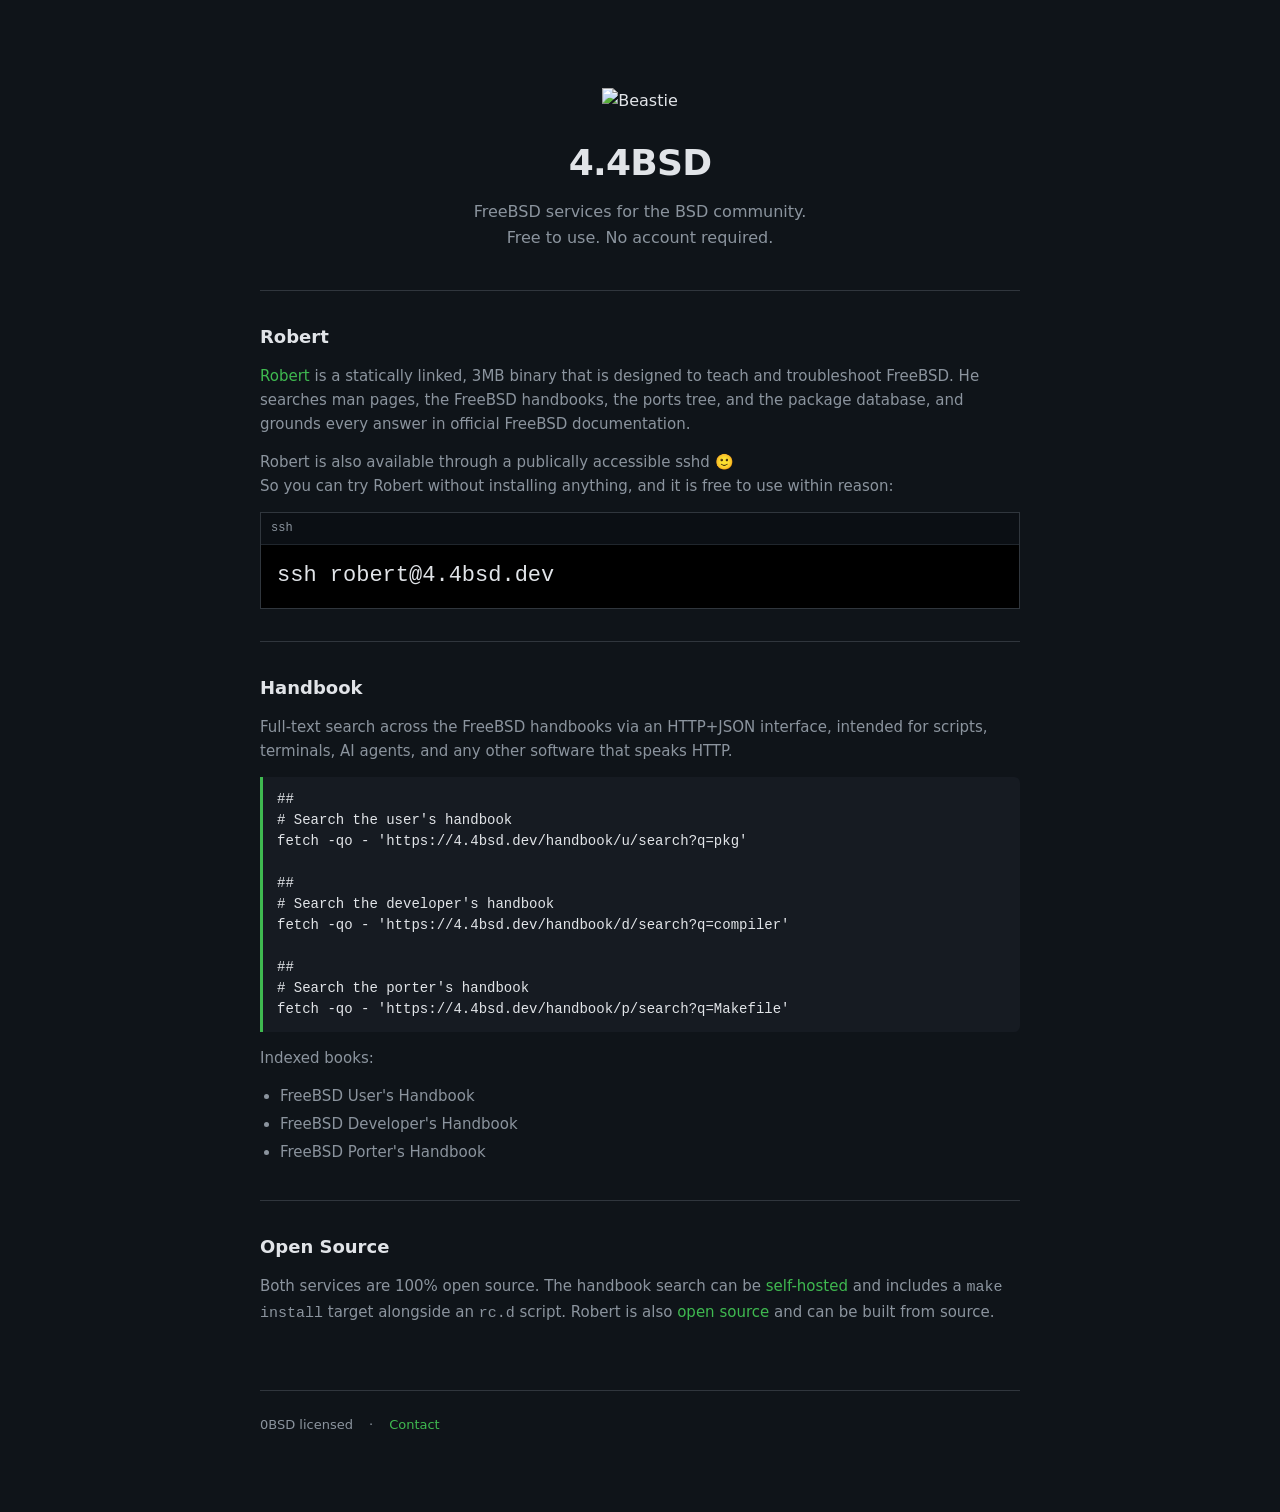
==== public/index.html @ 003c88b2 "Update index.html" ====
<!doctype html>
<html lang="en">
  <head>
    <meta charset="utf-8">
    <meta name="viewport" content="width=device-width, initial-scale=1">
    <title>4.4BSD - FreeBSD Services, Robert SSH, and Handbook Search</title>
    <link rel="canonical" href="https://4.4bsd.dev/">
    <link rel="icon" href="/favicon.ico" sizes="any">

    <!-- SEO -->
    <meta name="description" content="FreeBSD services for the BSD community: try Robert over public SSH with no install, or query full-text search across the FreeBSD user, developer, and porter handbooks.">
    <meta name="robots" content="index,follow">

    <!-- OpenGraph -->
    <meta property="og:type" content="website">
    <meta property="og:site_name" content="4.4BSD">
    <meta property="og:title" content="4.4BSD - FreeBSD Services">
    <meta property="og:description" content="Try Robert over public SSH with no install, or query full-text search across the FreeBSD user, developer, and porter handbooks.">
    <meta property="og:url" content="https://4.4bsd.dev/">
    <meta property="og:image" content="https://4.4bsd.dev/images/beastie.png">

    <!-- Twitter -->
    <meta name="twitter:card" content="summary">
    <meta name="twitter:title" content="4.4BSD - FreeBSD Services">
    <meta name="twitter:description" content="Try Robert over public SSH with no install, or query full-text search across the FreeBSD user, developer, and porter handbooks.">
    <meta name="twitter:image" content="https://4.4bsd.dev/images/beastie.png">

    <script type="application/ld+json">
      {
        "@context": "https://schema.org",
        "@type": "WebSite",
        "name": "4.4BSD",
        "url": "https://4.4bsd.dev/",
        "description": "FreeBSD services for the BSD community: Robert over public SSH and full-text search across the FreeBSD handbooks.",
        "inLanguage": "en",
        "publisher": {
          "@type": "Organization",
          "name": "4.4bsd.dev"
        },
        "hasPart": [
          {
            "@type": "SoftwareApplication",
            "name": "Robert",
            "url": "https://4.4bsd.dev/robert/",
            "applicationCategory": "DeveloperApplication",
            "operatingSystem": "FreeBSD",
            "description": "A FreeBSD expert available through a public SSH instance and as a statically linked binary.",
            "isAccessibleForFree": true
          },
          {
            "@type": "WebAPI",
            "name": "FreeBSD Handbook Search",
            "url": "https://4.4bsd.dev/handbook/u/search",
            "description": "HTTP JSON full-text search across the FreeBSD user, developer, and porter handbooks.",
            "isAccessibleForFree": true
          }
        ]
      }
    </script>

    <style>
      :root {
        --bg: #0f1419;
        --fg: #e1e4e8;
        --muted: #8b949e;
        --accent: #3fb950;
        --line: #30363d;
        --surface: #161b22;
      }

      * {
        box-sizing: border-box;
      }

      body {
        margin: 0;
        background: var(--bg);
        color: var(--fg);
        font-family: system-ui, -apple-system, BlinkMacSystemFont, "Segoe UI", sans-serif;
        line-height: 1.6;
      }

      main {
        width: min(760px, calc(100% - 32px));
        margin: 0 auto;
        padding: 56px 0 80px;
      }

      .hero {
        text-align: center;
        padding: 32px 0 40px;
      }

      .hero img {
        width: 120px;
        height: auto;
        margin-bottom: 20px;
      }

      .hero h1 {
        margin: 0 0 8px;
        font-size: 36px;
        font-weight: 600;
        letter-spacing: -0.02em;
      }

      .hero p {
        margin: 0;
        color: var(--muted);
        font-size: 16px;
        max-width: 520px;
        margin-left: auto;
        margin-right: auto;
      }

      .service {
        padding: 32px 0;
      }

      .service,
      .footer {
        border-top: 1px solid var(--line);
      }

      .service h2 {
        margin: 0 0 12px;
        font-size: 18px;
        font-weight: 600;
      }

      .service p {
        margin: 0 0 14px;
        color: var(--muted);
        font-size: 15px;
      }

      .service p:last-child {
        margin-bottom: 0;
      }

      .terminal {
        margin: 14px 0 0;
        overflow: hidden;
        background: #000;
        border: 1px solid var(--line);
      }

      .terminal-bar {
        display: flex;
        align-items: center;
        padding: 6px 10px;
        background: #0b0f14;
        color: var(--muted);
        font-family: ui-monospace, SFMono-Regular, Menlo, Consolas, monospace;
        font-size: 12px;
        border-bottom: 1px solid #20262d;
      }

      .terminal-bar::before {
        content: "ssh";
      }

      .terminal pre {
        margin: 0;
        padding: 14px 16px 16px;
        overflow-x: auto;
        font-family: ui-monospace, SFMono-Regular, Menlo, Consolas, monospace;
        font-size: clamp(16px, 3vw, 22px);
        line-height: 1.5;
        color: var(--accent);
        background: #000;
      }

      .terminal pre code {
        background: none;
        padding: 0;
        border: none;
      }

      code, pre {
        font-family: ui-monospace, SFMono-Regular, Menlo, Consolas, monospace;
      }

      pre {
        margin: 14px 0 0;
        overflow-x: auto;
        font-size: 14px;
        line-height: 1.5;
      }

      pre code {
        display: block;
        padding: 12px 0 12px 14px;
        border-left: 3px solid var(--line);
        background: var(--surface);
        border-radius: 0 6px 6px 0;
        color: var(--fg);
      }

      pre code.sh {
        border-left-color: var(--accent);
      }

      a {
        color: var(--accent);
        text-decoration: none;
      }

      a:hover {
        text-decoration: underline;
      }

      ul {
        margin: 0;
        padding-left: 20px;
        color: var(--muted);
        font-size: 15px;
      }

      ul li {
        margin-bottom: 4px;
      }

      .footer {
        margin-top: 32px;
        padding-top: 24px;
        color: var(--muted);
        font-size: 13px;
        display: flex;
        gap: 16px;
        flex-wrap: wrap;
      }

      @media (max-width: 600px) {
        main {
          padding: 32px 0 56px;
        }

        .hero img {
          width: 90px;
        }

        .hero h1 {
          font-size: 28px;
        }
      }
    </style>
  </head>
  <body>
    <main>
      <div class="hero">
        <img src="/images/beastie.png" alt="Beastie">
        <h1>4.4BSD</h1>
        <p>FreeBSD services for the BSD community. <br> Free to use. No account required.</p>
      </div>

      <div class="service">
        <h2>Robert</h2>
        <p>
          <a href="/robert/">Robert</a> is a statically linked,
          3MB binary that is designed to teach and troubleshoot
          FreeBSD. He searches man pages, the FreeBSD handbooks,
          the ports tree, and the package database, and grounds
          every answer in official FreeBSD documentation.
        </p>
        <p>
          Robert is also available through a publically accessible sshd 🙂 <br>
          So you can try Robert without installing anything, and it is
          free to use within reason:
        </p>
        <div class="terminal">
          <div class="terminal-bar"></div>
          <pre><code>ssh robert@4.4bsd.dev</code></pre>
        </div>
      </div>

      <div class="service">
        <h2>Handbook</h2>
        <p>
          Full-text search across the FreeBSD handbooks via an HTTP+JSON
          interface, intended for scripts, terminals, AI agents, and any
          other software that speaks HTTP.
        </p>
        <pre><code class="sh">##
# Search the user's handbook
fetch -qo - 'https://4.4bsd.dev/handbook/u/search?q=pkg'

##
# Search the developer's handbook
fetch -qo - 'https://4.4bsd.dev/handbook/d/search?q=compiler'

##
# Search the porter's handbook
fetch -qo - 'https://4.4bsd.dev/handbook/p/search?q=Makefile'</code></pre>
        <p style="margin-top:14px;">Indexed books:</p>
        <ul>
          <li>FreeBSD User's Handbook</li>
          <li>FreeBSD Developer's Handbook</li>
          <li>FreeBSD Porter's Handbook</li>
        </ul>
      </div>

      <div class="service">
        <h2>Open Source</h2>
        <p>
          Both services are 100% open source. The handbook search can be
          <a href="https://github.com/0x1eef/4.4bsd.dev#readme">self-hosted</a>
          and includes a <code>make install</code> target alongside an
          <code>rc.d</code> script. Robert is also
          <a href="https://github.com/llmrb/robert#readme">open source</a>
          and can be built from source.
        </p>
      </div>

      <div class="footer">
        <span>0BSD licensed</span>
        <span>&middot;</span>
        <a href="mailto:0x1eef@hardenedbsd.org">Contact</a>
      </div>
    </main>
  </body>
</html>
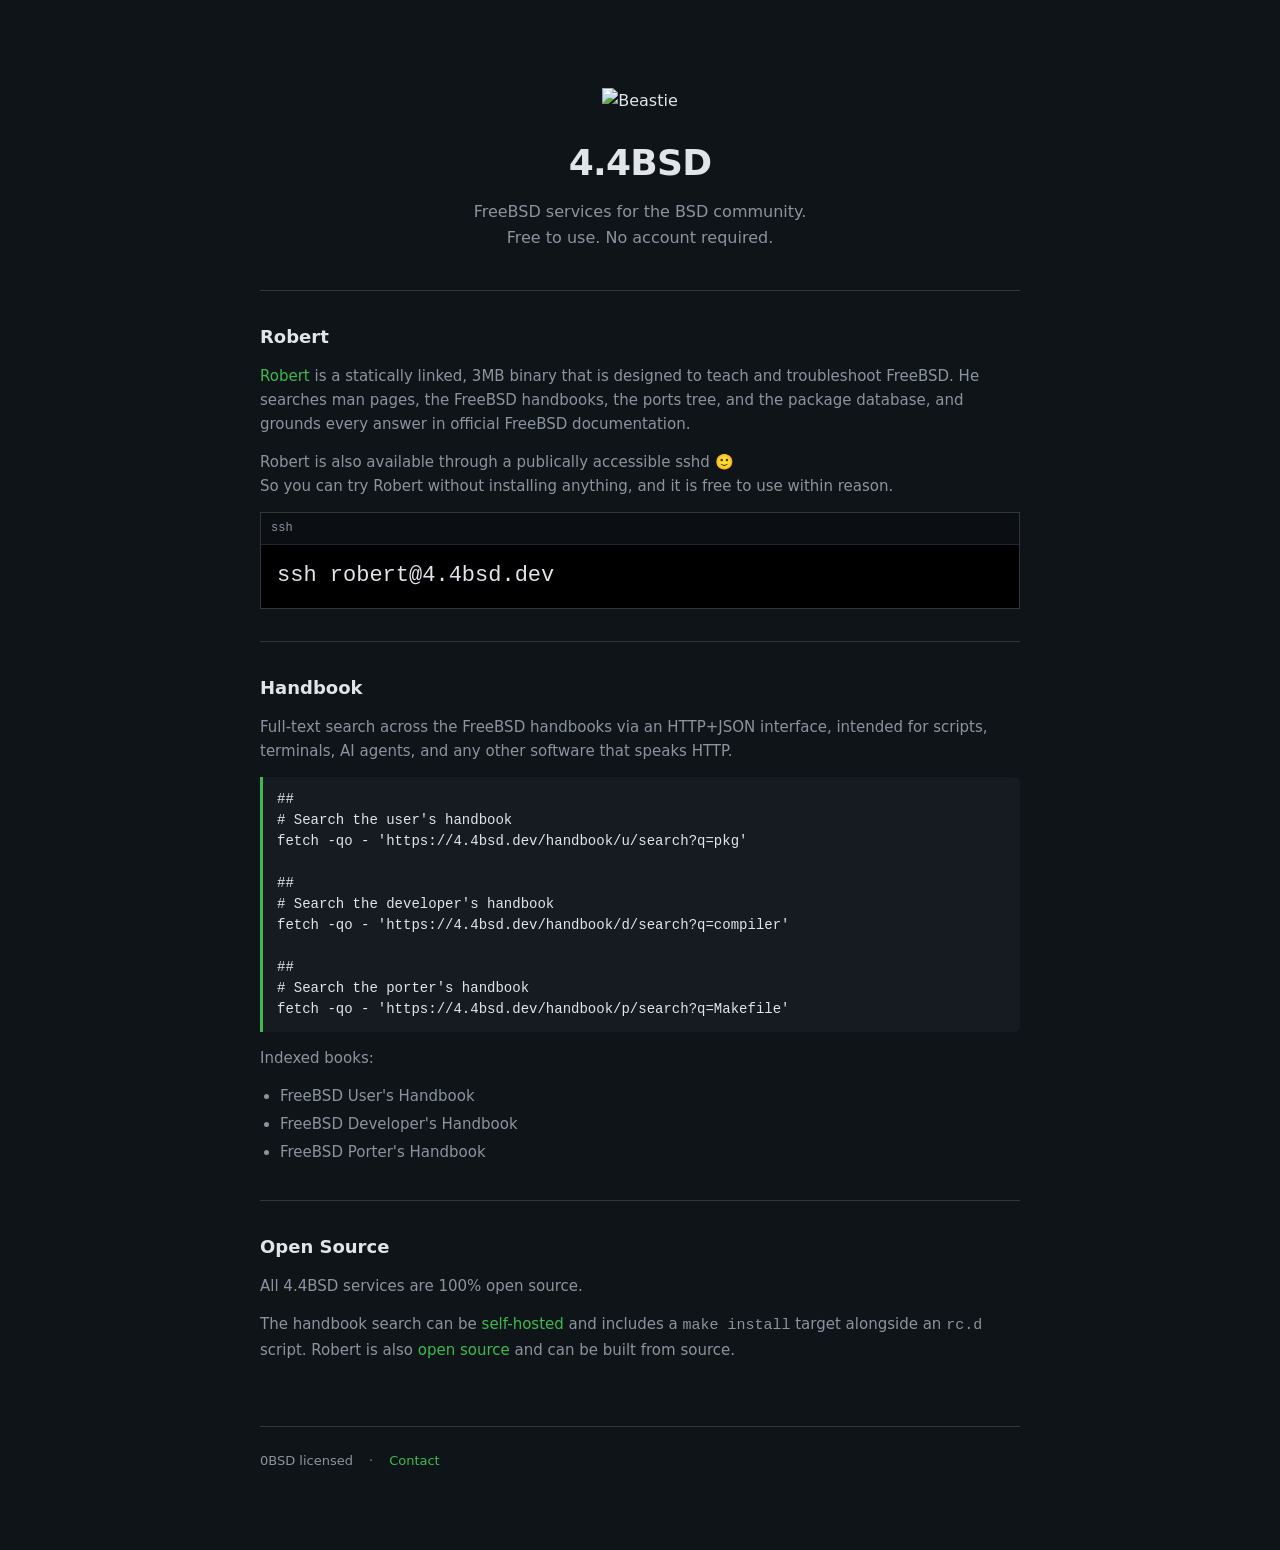
==== commit 468a6770: "Update index.html" ====
--- a/public/index.html
+++ b/public/index.html
@@ -266,7 +266,7 @@
         <p>
           Robert is also available through a publically accessible sshd 🙂 <br>
           So you can try Robert without installing anything, and it is
-          free to use within reason:
+          free to use within reason.
         </p>
         <div class="terminal">
           <div class="terminal-bar"></div>
@@ -303,7 +303,10 @@
       <div class="service">
         <h2>Open Source</h2>
         <p>
-          Both services are 100% open source. The handbook search can be
+          All 4.4BSD services are 100% open source.
+        </p>
+        <p>
+          The handbook search can be
           <a href="https://github.com/0x1eef/4.4bsd.dev#readme">self-hosted</a>
           and includes a <code>make install</code> target alongside an
           <code>rc.d</code> script. Robert is also
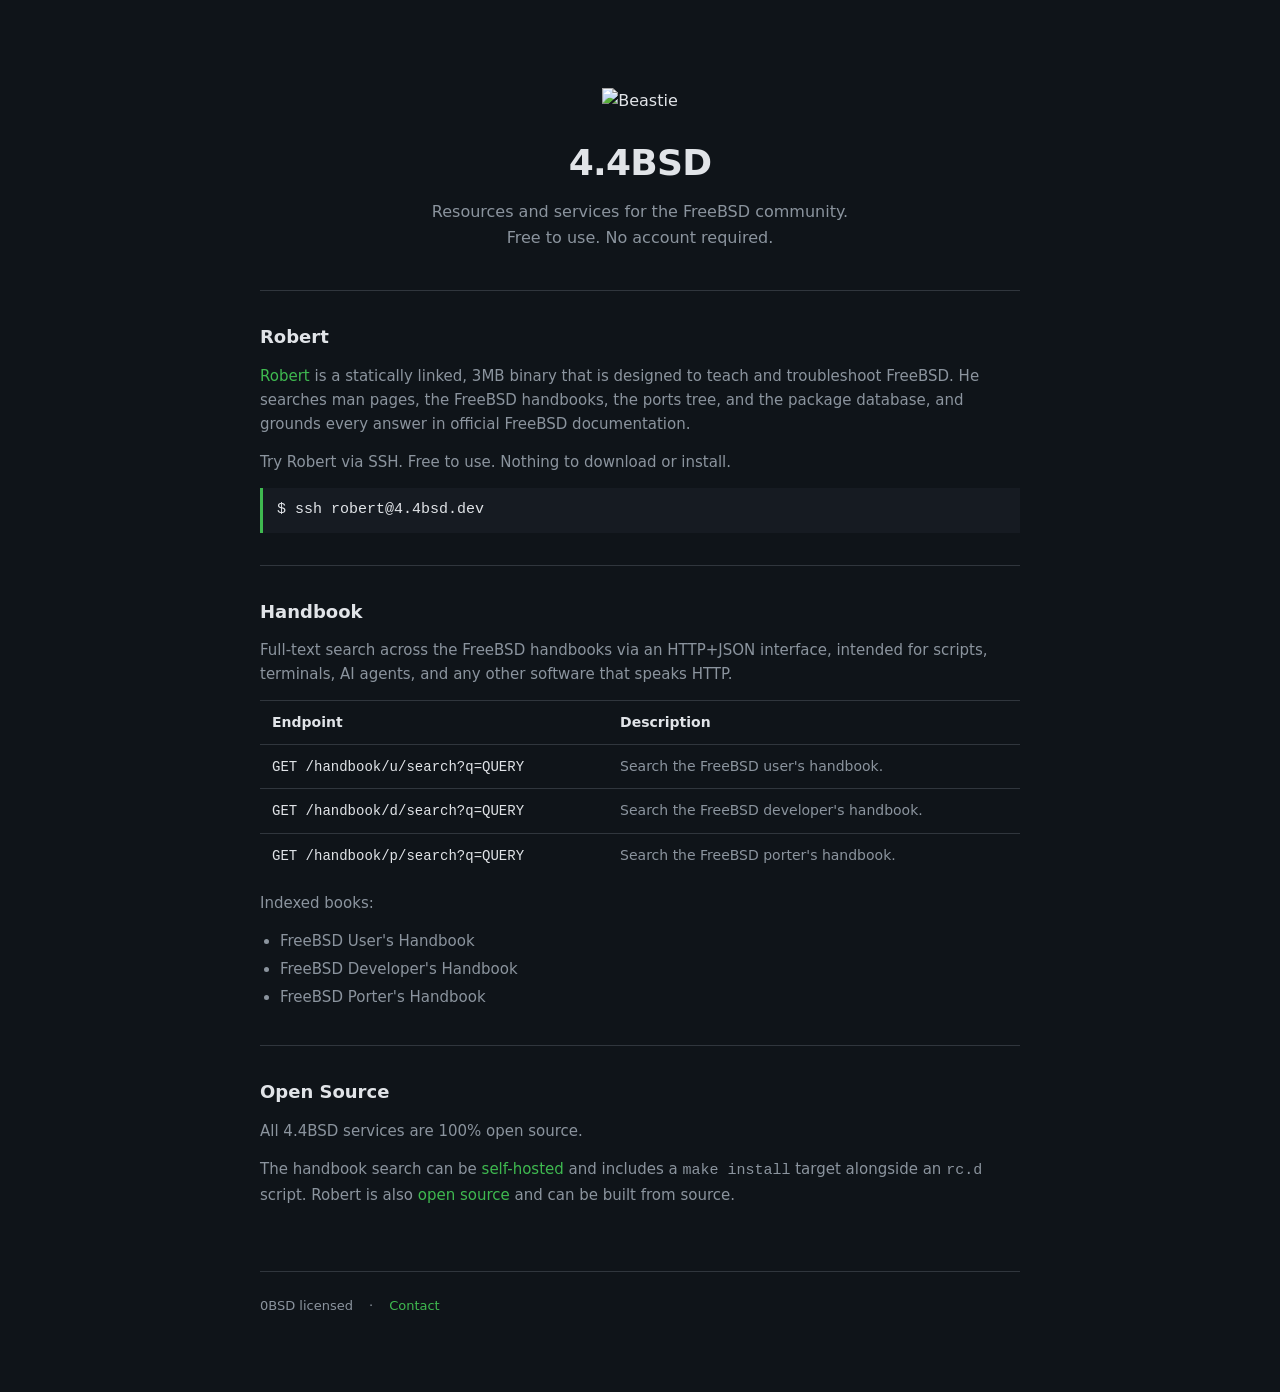
==== commit 26f60d78: "Update index.html" ====
--- a/public/index.html
+++ b/public/index.html
@@ -3,26 +3,26 @@
   <head>
     <meta charset="utf-8">
     <meta name="viewport" content="width=device-width, initial-scale=1">
-    <title>4.4BSD - FreeBSD Services, Robert SSH, and Handbook Search</title>
+    <title>Resources and services for the FreeBSD community</title>
     <link rel="canonical" href="https://4.4bsd.dev/">
     <link rel="icon" href="/favicon.ico" sizes="any">
 
     <!-- SEO -->
-    <meta name="description" content="FreeBSD services for the BSD community: try Robert over public SSH with no install, or query full-text search across the FreeBSD user, developer, and porter handbooks.">
+    <meta name="description" content="Resources and services for the FreeBSD community, including Robert over public SSH and full-text search across the FreeBSD user, developer, and porter handbooks.">
     <meta name="robots" content="index,follow">
 
     <!-- OpenGraph -->
     <meta property="og:type" content="website">
     <meta property="og:site_name" content="4.4BSD">
-    <meta property="og:title" content="4.4BSD - FreeBSD Services">
-    <meta property="og:description" content="Try Robert over public SSH with no install, or query full-text search across the FreeBSD user, developer, and porter handbooks.">
+    <meta property="og:title" content="Resources and services for the FreeBSD community">
+    <meta property="og:description" content="Robert over public SSH and full-text search across the FreeBSD user, developer, and porter handbooks.">
     <meta property="og:url" content="https://4.4bsd.dev/">
     <meta property="og:image" content="https://4.4bsd.dev/images/beastie.png">
 
     <!-- Twitter -->
     <meta name="twitter:card" content="summary">
-    <meta name="twitter:title" content="4.4BSD - FreeBSD Services">
-    <meta name="twitter:description" content="Try Robert over public SSH with no install, or query full-text search across the FreeBSD user, developer, and porter handbooks.">
+    <meta name="twitter:title" content="Resources and services for the FreeBSD community">
+    <meta name="twitter:description" content="Robert over public SSH and full-text search across the FreeBSD user, developer, and porter handbooks.">
     <meta name="twitter:image" content="https://4.4bsd.dev/images/beastie.png">
 
     <script type="application/ld+json">
@@ -31,7 +31,7 @@
         "@type": "WebSite",
         "name": "4.4BSD",
         "url": "https://4.4bsd.dev/",
-        "description": "FreeBSD services for the BSD community: Robert over public SSH and full-text search across the FreeBSD handbooks.",
+        "description": "Resources and services for the FreeBSD community, including Robert over public SSH and full-text search across the FreeBSD handbooks.",
         "inLanguage": "en",
         "publisher": {
           "@type": "Organization",
@@ -138,43 +138,23 @@
         margin-bottom: 0;
       }
 
-      .terminal {
-        margin: 14px 0 0;
-        overflow: hidden;
-        background: #000;
-        border: 1px solid var(--line);
-      }
-
-      .terminal-bar {
-        display: flex;
-        align-items: center;
-        padding: 6px 10px;
-        background: #0b0f14;
-        color: var(--muted);
+      .ssh-console {
+        margin: 12px 0 0;
+        padding: 11px 14px;
+        overflow-x: auto;
+        background: var(--surface);
+        border-left: 3px solid var(--accent);
+        color: var(--fg);
         font-family: ui-monospace, SFMono-Regular, Menlo, Consolas, monospace;
-        font-size: 12px;
-        border-bottom: 1px solid #20262d;
-      }
-
-      .terminal-bar::before {
-        content: "ssh";
-      }
-
-      .terminal pre {
-        margin: 0;
-        padding: 14px 16px 16px;
-        overflow-x: auto;
-        font-family: ui-monospace, SFMono-Regular, Menlo, Consolas, monospace;
-        font-size: clamp(16px, 3vw, 22px);
+        font-size: 15px;
         line-height: 1.5;
-        color: var(--accent);
-        background: #000;
-      }
-
-      .terminal pre code {
+      }
+
+      .ssh-console code {
+        border: none;
         background: none;
+        color: inherit;
         padding: 0;
-        border: none;
       }
 
       code, pre {
@@ -219,6 +199,34 @@
 
       ul li {
         margin-bottom: 4px;
+      }
+
+      table {
+        width: 100%;
+        margin: 14px 0 0;
+        border-collapse: collapse;
+        font-size: 14px;
+      }
+
+      th,
+      td {
+        padding: 10px 12px;
+        border-top: 1px solid var(--line);
+        text-align: left;
+        vertical-align: top;
+      }
+
+      th {
+        color: var(--fg);
+        font-weight: 600;
+      }
+
+      td {
+        color: var(--muted);
+      }
+
+      td code {
+        color: var(--fg);
       }
 
       .footer {
@@ -251,7 +259,7 @@
       <div class="hero">
         <img src="/images/beastie.png" alt="Beastie">
         <h1>4.4BSD</h1>
-        <p>FreeBSD services for the BSD community. <br> Free to use. No account required.</p>
+        <p>Resources and services for the FreeBSD community. <br> Free to use. No account required.</p>
       </div>
 
       <div class="service">
@@ -264,14 +272,9 @@
           every answer in official FreeBSD documentation.
         </p>
         <p>
-          Robert is also available through a publically accessible sshd 🙂 <br>
-          So you can try Robert without installing anything, and it is
-          free to use within reason.
-        </p>
-        <div class="terminal">
-          <div class="terminal-bar"></div>
-          <pre><code>ssh robert@4.4bsd.dev</code></pre>
-        </div>
+          Try Robert via SSH. Free to use. Nothing to download or install.
+        </p>
+        <pre class="ssh-console"><code>$ ssh robert@4.4bsd.dev</code></pre>
       </div>
 
       <div class="service">
@@ -281,17 +284,28 @@
           interface, intended for scripts, terminals, AI agents, and any
           other software that speaks HTTP.
         </p>
-        <pre><code class="sh">##
-# Search the user's handbook
-fetch -qo - 'https://4.4bsd.dev/handbook/u/search?q=pkg'
-
-##
-# Search the developer's handbook
-fetch -qo - 'https://4.4bsd.dev/handbook/d/search?q=compiler'
-
-##
-# Search the porter's handbook
-fetch -qo - 'https://4.4bsd.dev/handbook/p/search?q=Makefile'</code></pre>
+        <table>
+          <thead>
+            <tr>
+              <th>Endpoint</th>
+              <th>Description</th>
+            </tr>
+          </thead>
+          <tbody>
+            <tr>
+              <td><code>GET /handbook/u/search?q=QUERY</code></td>
+              <td>Search the FreeBSD user's handbook.</td>
+            </tr>
+            <tr>
+              <td><code>GET /handbook/d/search?q=QUERY</code></td>
+              <td>Search the FreeBSD developer's handbook.</td>
+            </tr>
+            <tr>
+              <td><code>GET /handbook/p/search?q=QUERY</code></td>
+              <td>Search the FreeBSD porter's handbook.</td>
+            </tr>
+          </tbody>
+        </table>
         <p style="margin-top:14px;">Indexed books:</p>
         <ul>
           <li>FreeBSD User's Handbook</li>
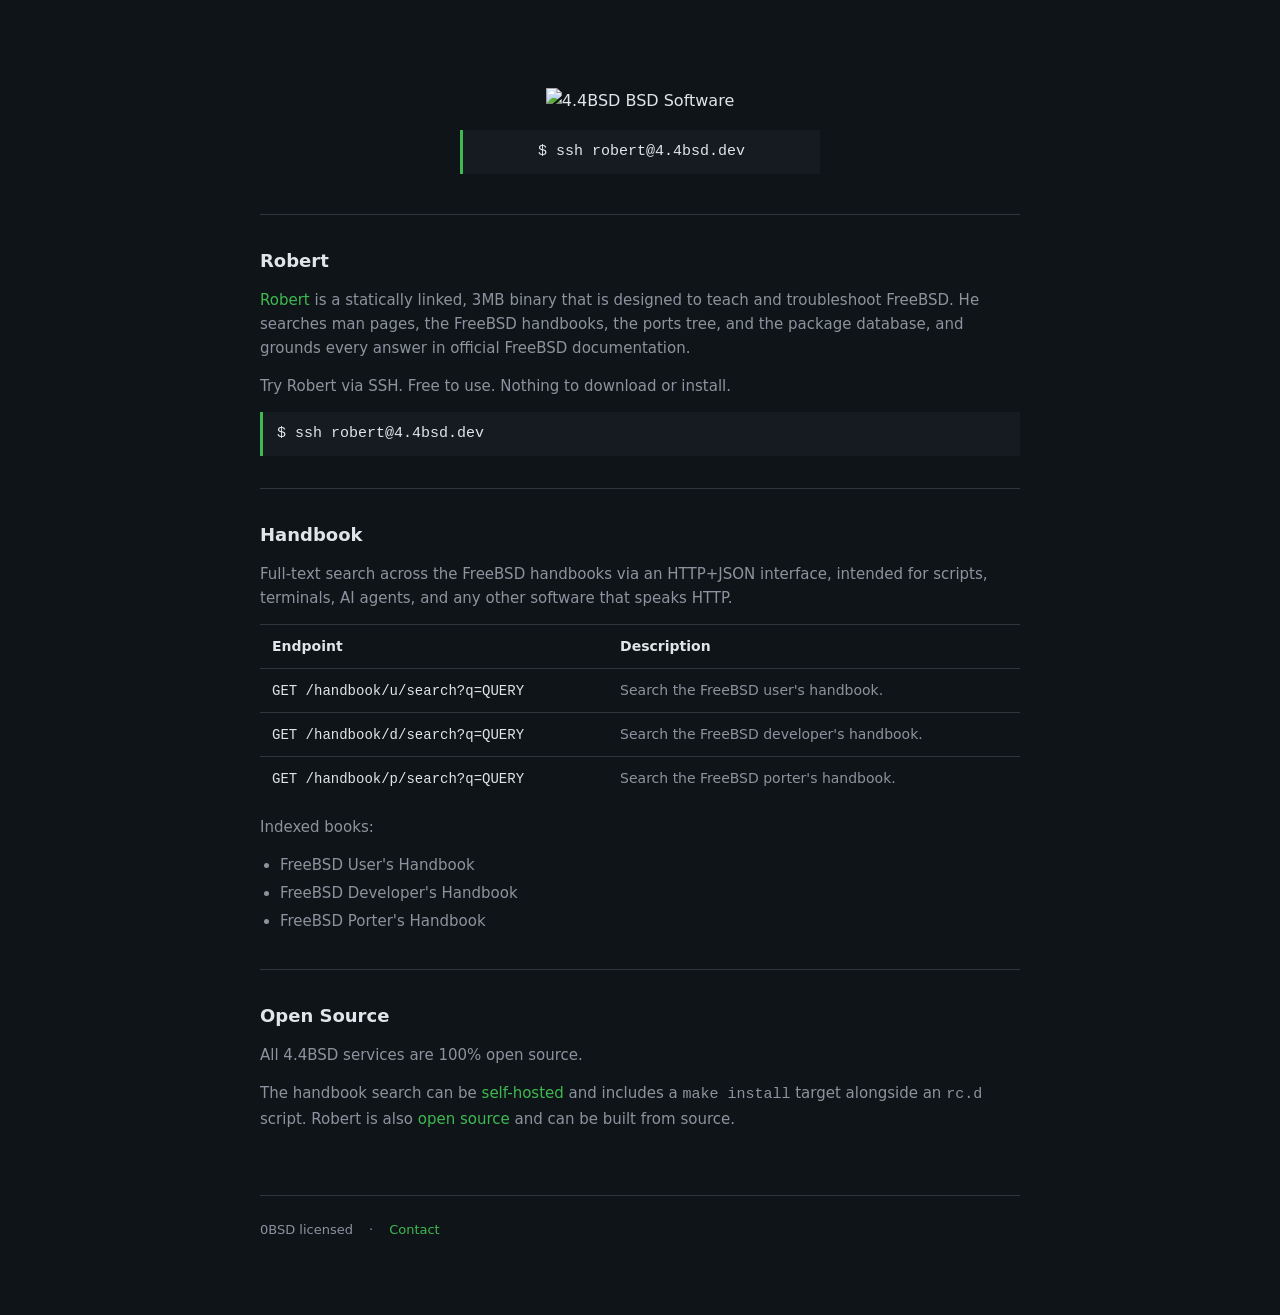
==== commit 3ba77d0c: "public: update logos" ====
--- a/public/index.html
+++ b/public/index.html
@@ -17,13 +17,13 @@
     <meta property="og:title" content="Resources and services for the FreeBSD community">
     <meta property="og:description" content="Robert over public SSH and full-text search across the FreeBSD user, developer, and porter handbooks.">
     <meta property="og:url" content="https://4.4bsd.dev/">
-    <meta property="og:image" content="https://4.4bsd.dev/images/beastie.png">
+    <meta property="og:image" content="https://4.4bsd.dev/images/4.4bsd.svg">
 
     <!-- Twitter -->
     <meta name="twitter:card" content="summary">
     <meta name="twitter:title" content="Resources and services for the FreeBSD community">
     <meta name="twitter:description" content="Robert over public SSH and full-text search across the FreeBSD user, developer, and porter handbooks.">
-    <meta name="twitter:image" content="https://4.4bsd.dev/images/beastie.png">
+    <meta name="twitter:image" content="https://4.4bsd.dev/images/4.4bsd.svg">
 
     <script type="application/ld+json">
       {
@@ -91,10 +91,22 @@
         padding: 32px 0 40px;
       }
 
-      .hero img {
-        width: 120px;
+      .hero-logo {
+        width: min(520px, 100%);
         height: auto;
-        margin-bottom: 20px;
+        margin-bottom: 8px;
+      }
+
+      .sr-only {
+        position: absolute;
+        width: 1px;
+        height: 1px;
+        padding: 0;
+        margin: -1px;
+        overflow: hidden;
+        clip: rect(0, 0, 0, 0);
+        white-space: nowrap;
+        border: 0;
       }
 
       .hero h1 {
@@ -111,6 +123,12 @@
         max-width: 520px;
         margin-left: auto;
         margin-right: auto;
+      }
+
+      .hero .ssh-console {
+        max-width: 360px;
+        margin: 8px auto 0;
+        text-align: center;
       }
 
       .service {
@@ -244,10 +262,6 @@
           padding: 32px 0 56px;
         }
 
-        .hero img {
-          width: 90px;
-        }
-
         .hero h1 {
           font-size: 28px;
         }
@@ -257,9 +271,9 @@
   <body>
     <main>
       <div class="hero">
-        <img src="/images/beastie.png" alt="Beastie">
-        <h1>4.4BSD</h1>
-        <p>Resources and services for the FreeBSD community. <br> Free to use. No account required.</p>
+        <img class="hero-logo" src="/images/4.4bsd.svg" alt="4.4BSD BSD Software">
+        <h1 class="sr-only">4.4BSD</h1>
+        <pre class="ssh-console"><code>$ ssh robert@4.4bsd.dev</code></pre>
       </div>
 
       <div class="service">
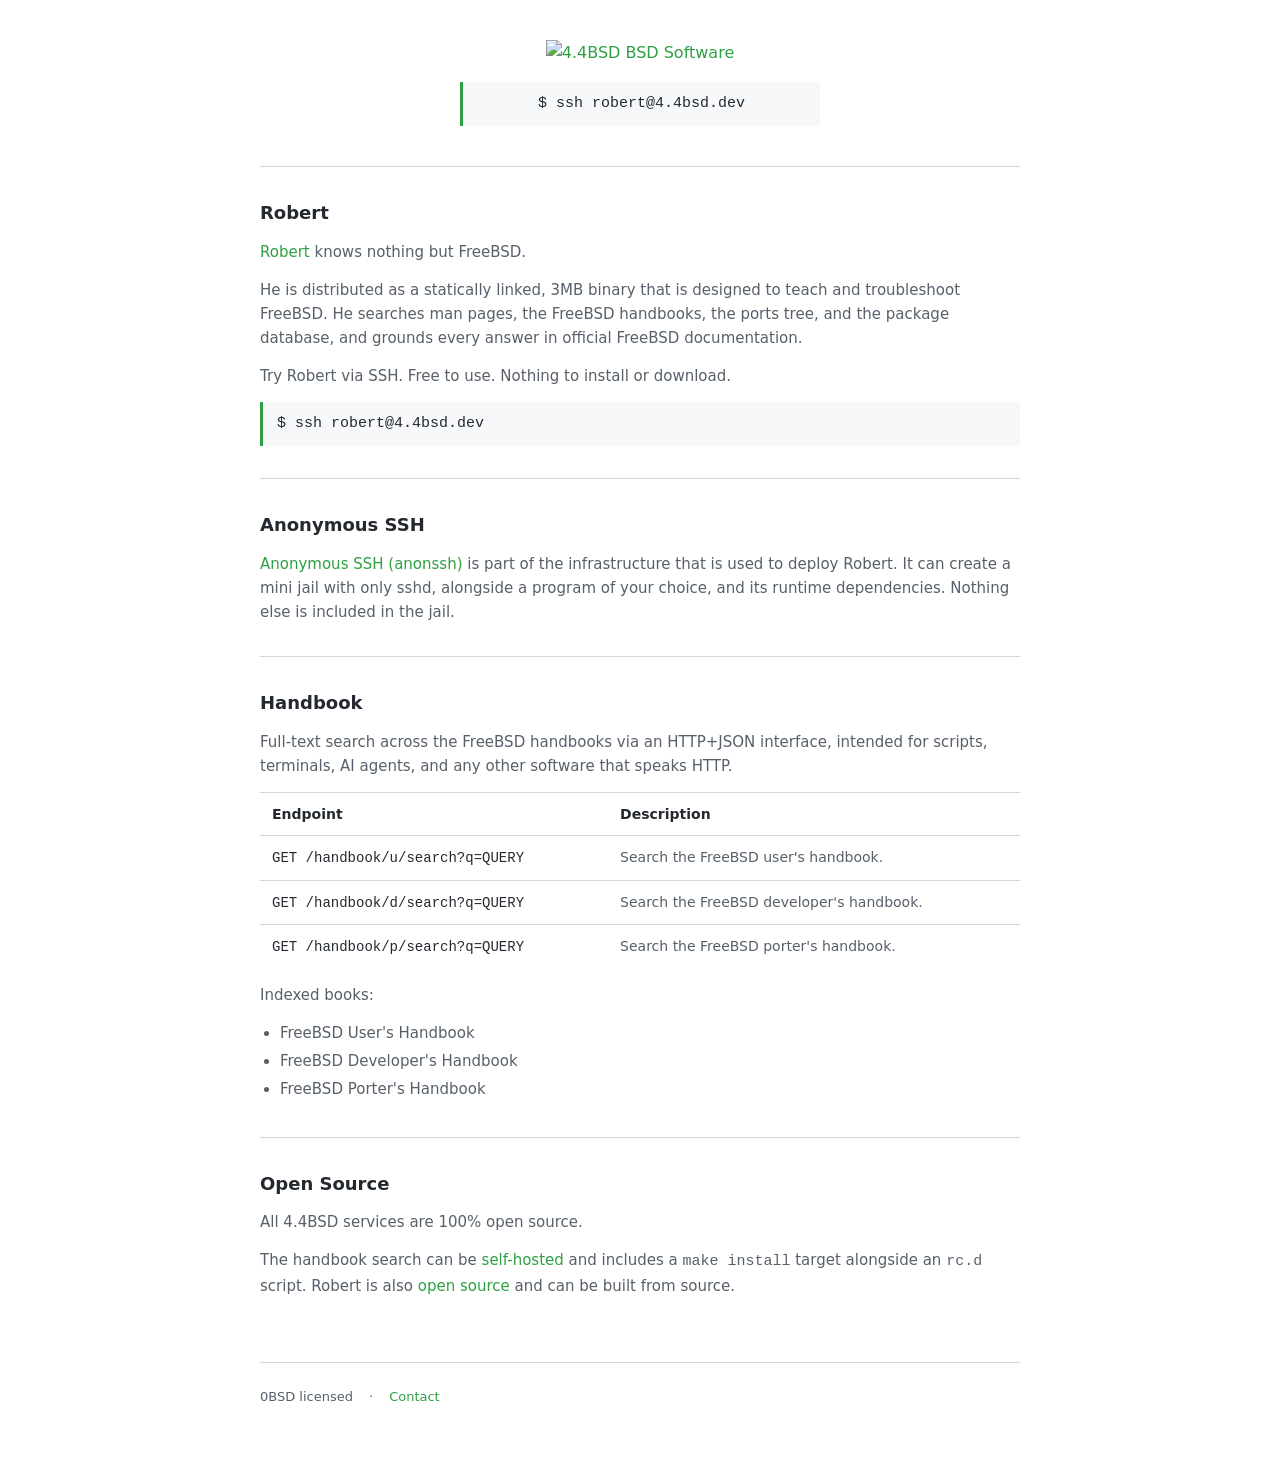
==== commit ce3f00a7: "public: update index.html" ====
--- a/public/index.html
+++ b/public/index.html
@@ -3,26 +3,26 @@
   <head>
     <meta charset="utf-8">
     <meta name="viewport" content="width=device-width, initial-scale=1">
-    <title>Resources and services for the FreeBSD community</title>
+    <title>4.4BSD: building cool stuff with BSD</title>
     <link rel="canonical" href="https://4.4bsd.dev/">
     <link rel="icon" href="/favicon.ico" sizes="any">
 
     <!-- SEO -->
-    <meta name="description" content="Resources and services for the FreeBSD community, including Robert over public SSH and full-text search across the FreeBSD user, developer, and porter handbooks.">
+    <meta name="description" content="4.4BSD: building cool stuff with BSD">
     <meta name="robots" content="index,follow">
 
     <!-- OpenGraph -->
     <meta property="og:type" content="website">
     <meta property="og:site_name" content="4.4BSD">
-    <meta property="og:title" content="Resources and services for the FreeBSD community">
-    <meta property="og:description" content="Robert over public SSH and full-text search across the FreeBSD user, developer, and porter handbooks.">
+    <meta property="og:title" content="4.4BSD: building cool stuff with BSD">
+    <meta property="og:description" content="4.4BSD: building cool stuff with BSD">
     <meta property="og:url" content="https://4.4bsd.dev/">
     <meta property="og:image" content="https://4.4bsd.dev/images/4.4bsd.svg">
 
     <!-- Twitter -->
     <meta name="twitter:card" content="summary">
-    <meta name="twitter:title" content="Resources and services for the FreeBSD community">
-    <meta name="twitter:description" content="Robert over public SSH and full-text search across the FreeBSD user, developer, and porter handbooks.">
+    <meta name="twitter:title" content="4.4BSD: building cool stuff with BSD">
+    <meta name="twitter:description" content="4.4BSD: building cool stuff with BSD">
     <meta name="twitter:image" content="https://4.4bsd.dev/images/4.4bsd.svg">
 
     <script type="application/ld+json">
@@ -31,7 +31,7 @@
         "@type": "WebSite",
         "name": "4.4BSD",
         "url": "https://4.4bsd.dev/",
-        "description": "Resources and services for the FreeBSD community, including Robert over public SSH and full-text search across the FreeBSD handbooks.",
+        "description": "4.4BSD: building cool stuff with BSD",
         "inLanguage": "en",
         "publisher": {
           "@type": "Organization",
@@ -60,6 +60,7 @@
 
     <style>
       :root {
+        color-scheme: dark;
         --bg: #0f1419;
         --fg: #e1e4e8;
         --muted: #8b949e;
@@ -68,6 +69,18 @@
         --surface: #161b22;
       }
 
+      @media (prefers-color-scheme: light) {
+        :root {
+          color-scheme: light;
+          --bg: #ffffff;
+          --fg: #24292f;
+          --muted: #57606a;
+          --accent: #2ea043;
+          --line: #d0d7de;
+          --surface: #f6f8fa;
+        }
+      }
+
       * {
         box-sizing: border-box;
       }
@@ -80,19 +93,27 @@
         line-height: 1.6;
       }
 
+      input,
+      textarea,
+      select,
+      button {
+        color: inherit;
+        font: inherit;
+      }
+
       main {
         width: min(760px, calc(100% - 32px));
         margin: 0 auto;
-        padding: 56px 0 80px;
+        padding: 0 0 80px;
       }
 
       .hero {
         text-align: center;
-        padding: 32px 0 40px;
+        padding: 40px 0 40px;
       }
 
       .hero-logo {
-        width: min(520px, 100%);
+        width: min(420px, 92%);
         height: auto;
         margin-bottom: 8px;
       }
@@ -259,7 +280,15 @@
 
       @media (max-width: 600px) {
         main {
-          padding: 32px 0 56px;
+          padding: 0 0 56px;
+        }
+
+        .hero {
+          padding-top: 24px;
+        }
+
+        .hero-logo {
+          width: min(300px, 92%);
         }
 
         .hero h1 {
@@ -271,7 +300,9 @@
   <body>
     <main>
       <div class="hero">
-        <img class="hero-logo" src="/images/4.4bsd.svg" alt="4.4BSD BSD Software">
+        <a href="/" aria-label="4.4BSD home">
+          <img class="hero-logo" src="/images/4.4bsd.svg" alt="4.4BSD BSD Software">
+        </a>
         <h1 class="sr-only">4.4BSD</h1>
         <pre class="ssh-console"><code>$ ssh robert@4.4bsd.dev</code></pre>
       </div>
@@ -279,18 +310,31 @@
       <div class="service">
         <h2>Robert</h2>
         <p>
-          <a href="/robert/">Robert</a> is a statically linked,
-          3MB binary that is designed to teach and troubleshoot
-          FreeBSD. He searches man pages, the FreeBSD handbooks,
-          the ports tree, and the package database, and grounds
-          every answer in official FreeBSD documentation.
-        </p>
-        <p>
-          Try Robert via SSH. Free to use. Nothing to download or install.
+          <a href="/robert/">Robert</a> knows nothing but FreeBSD.
+        </p>
+        <p>
+          He is distributed as a statically linked, 3MB binary that
+          is designed to teach and troubleshoot FreeBSD. He searches
+          man pages, the FreeBSD handbooks, the ports tree, and the
+          package database, and grounds every answer in official FreeBSD
+          documentation.
+        </p>
+        <p>
+          Try Robert via SSH. Free to use. Nothing to install or download.
         </p>
         <pre class="ssh-console"><code>$ ssh robert@4.4bsd.dev</code></pre>
       </div>
 
+      <div class="service">
+        <h2>Anonymous SSH</h2>
+        <p>
+          <a href="/anonssh/">Anonymous SSH (anonssh)</a> is part of the
+          infrastructure that is used to deploy Robert. It can create a
+          mini jail with only sshd, alongside a program of your choice,
+          and its runtime dependencies. Nothing else is included in
+          the jail.
+        </p>
+      </div>
       <div class="service">
         <h2>Handbook</h2>
         <p>
@@ -338,7 +382,7 @@
           <a href="https://github.com/0x1eef/4.4bsd.dev#readme">self-hosted</a>
           and includes a <code>make install</code> target alongside an
           <code>rc.d</code> script. Robert is also
-          <a href="https://github.com/llmrb/robert#readme">open source</a>
+          <a href="https://github.com/4-4BSD/robert#readme">open source</a>
           and can be built from source.
         </p>
       </div>
@@ -346,7 +390,7 @@
       <div class="footer">
         <span>0BSD licensed</span>
         <span>&middot;</span>
-        <a href="mailto:0x1eef@hardenedbsd.org">Contact</a>
+        <a href="mailto:robert@4.4bsd.dev">Contact</a>
       </div>
     </main>
   </body>
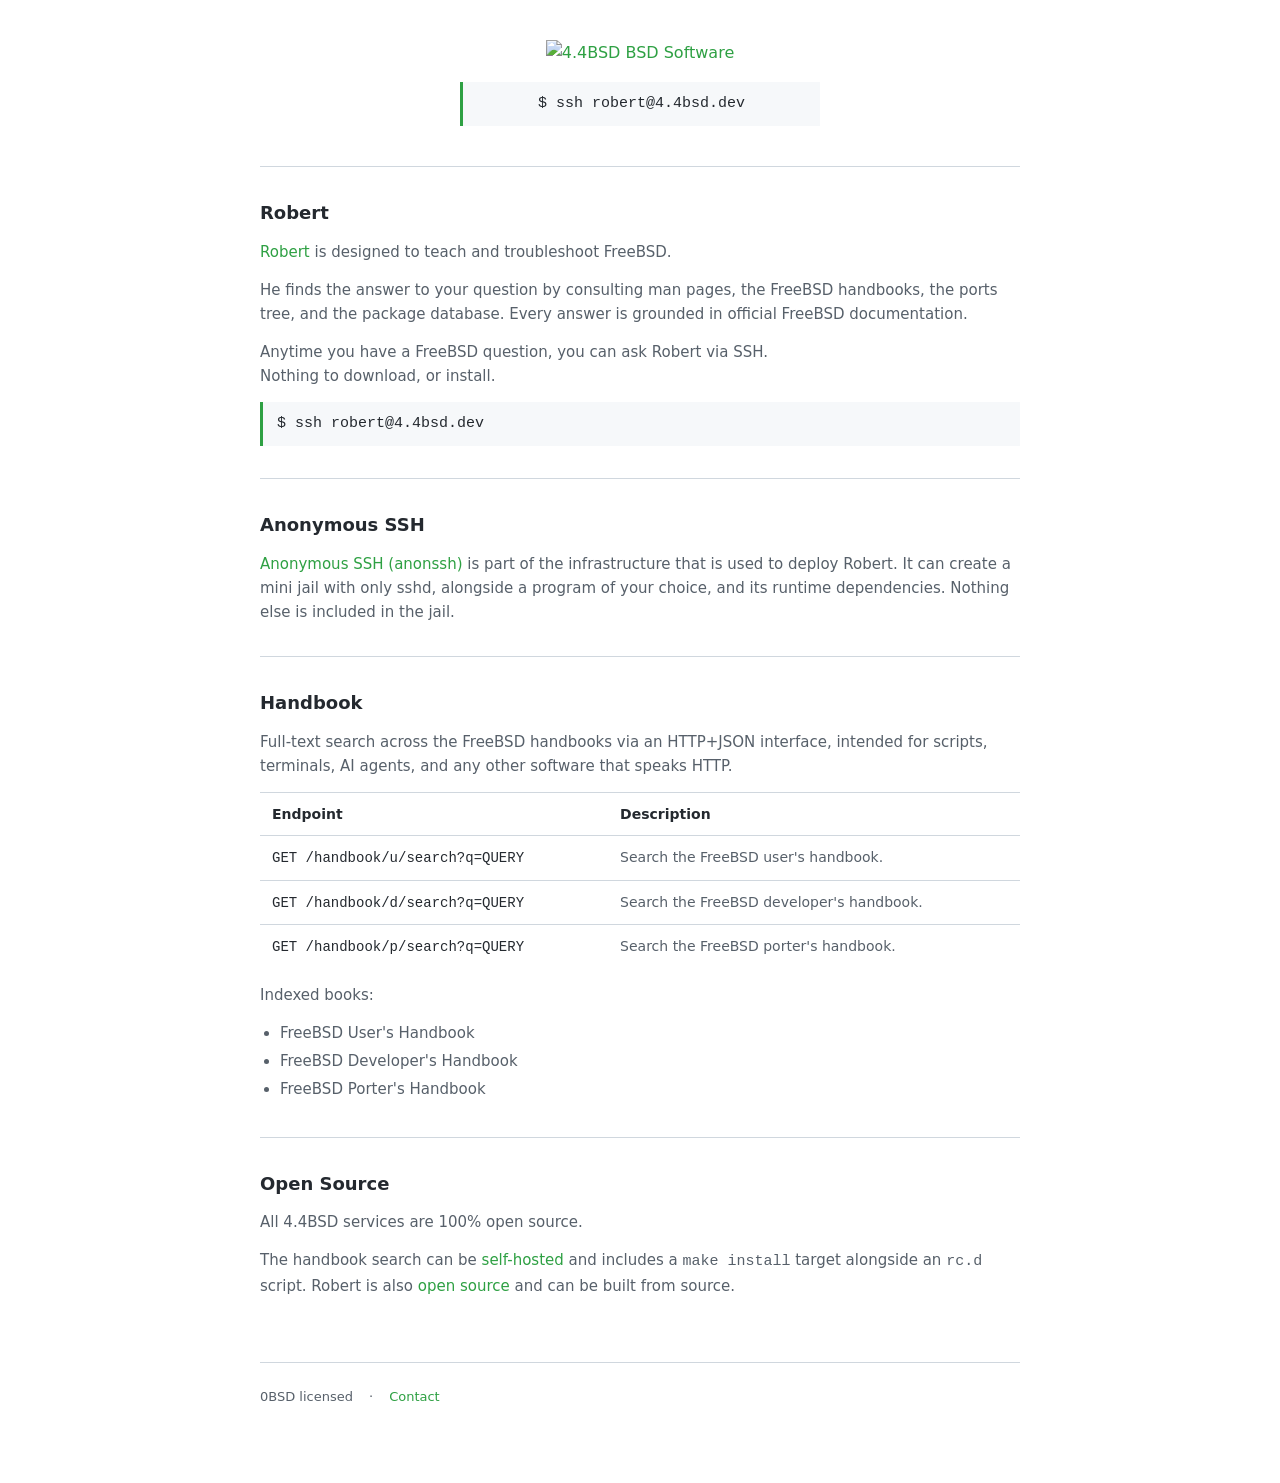
==== commit 1008509a: "public: update index.html" ====
--- a/public/index.html
+++ b/public/index.html
@@ -310,17 +310,18 @@
       <div class="service">
         <h2>Robert</h2>
         <p>
-          <a href="/robert/">Robert</a> knows nothing but FreeBSD.
-        </p>
-        <p>
-          He is distributed as a statically linked, 3MB binary that
-          is designed to teach and troubleshoot FreeBSD. He searches
+          <a href="/robert/">Robert</a> is designed to teach and troubleshoot FreeBSD.
+        </p>
+        <p>
+          He finds the answer to your question by consulting
           man pages, the FreeBSD handbooks, the ports tree, and the
-          package database, and grounds every answer in official FreeBSD
+          package database. Every answer is grounded in official FreeBSD
           documentation.
         </p>
         <p>
-          Try Robert via SSH. Free to use. Nothing to install or download.
+          Anytime you have a FreeBSD question, you can ask Robert via SSH.
+          <br>
+          Nothing to download, or install.
         </p>
         <pre class="ssh-console"><code>$ ssh robert@4.4bsd.dev</code></pre>
       </div>
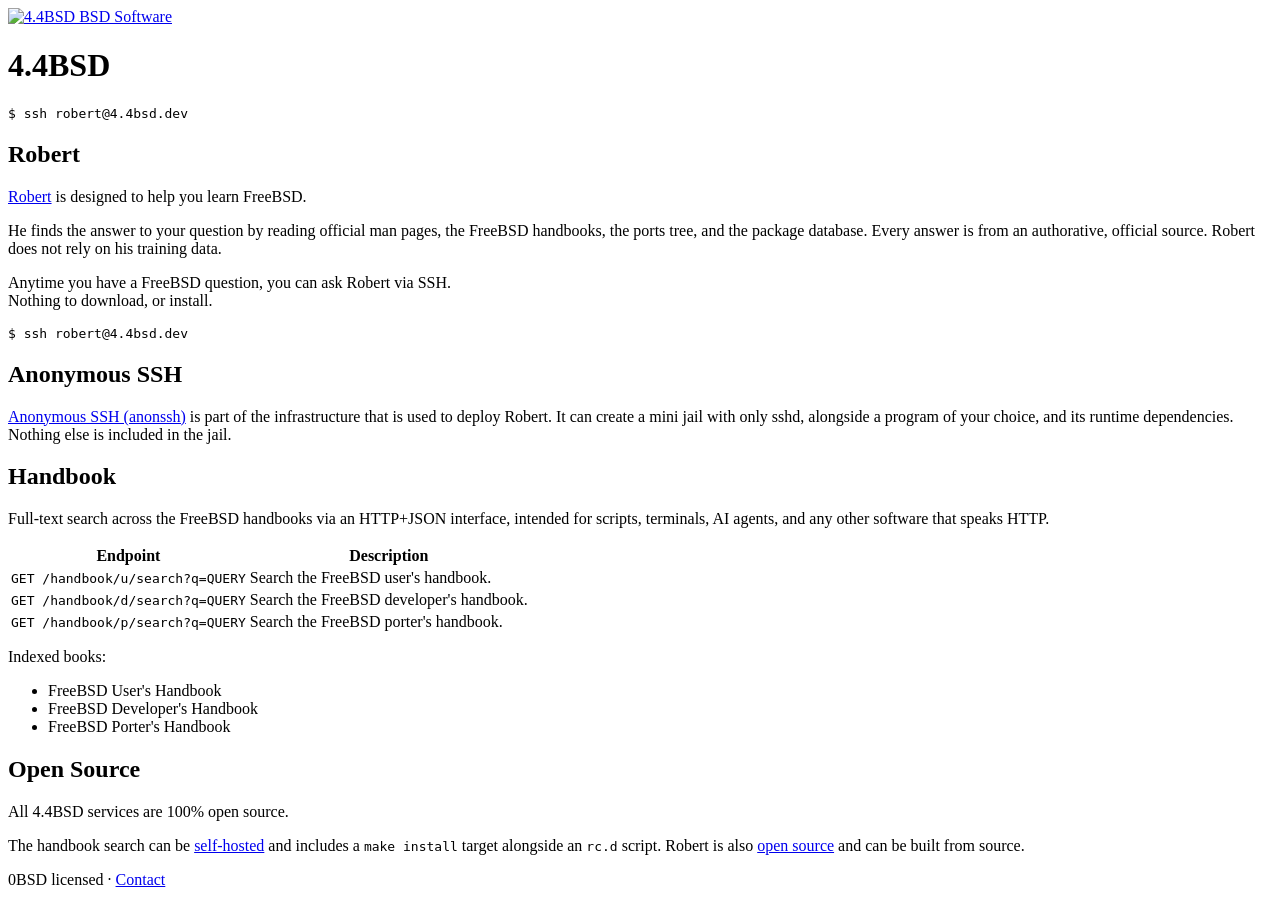
==== commit 6f42b62b: "public: add main.css" ====
--- a/public/index.html
+++ b/public/index.html
@@ -57,245 +57,7 @@
         ]
       }
     </script>
-
-    <style>
-      :root {
-        color-scheme: dark;
-        --bg: #0f1419;
-        --fg: #e1e4e8;
-        --muted: #8b949e;
-        --accent: #3fb950;
-        --line: #30363d;
-        --surface: #161b22;
-      }
-
-      @media (prefers-color-scheme: light) {
-        :root {
-          color-scheme: light;
-          --bg: #ffffff;
-          --fg: #24292f;
-          --muted: #57606a;
-          --accent: #2ea043;
-          --line: #d0d7de;
-          --surface: #f6f8fa;
-        }
-      }
-
-      * {
-        box-sizing: border-box;
-      }
-
-      body {
-        margin: 0;
-        background: var(--bg);
-        color: var(--fg);
-        font-family: system-ui, -apple-system, BlinkMacSystemFont, "Segoe UI", sans-serif;
-        line-height: 1.6;
-      }
-
-      input,
-      textarea,
-      select,
-      button {
-        color: inherit;
-        font: inherit;
-      }
-
-      main {
-        width: min(760px, calc(100% - 32px));
-        margin: 0 auto;
-        padding: 0 0 80px;
-      }
-
-      .hero {
-        text-align: center;
-        padding: 40px 0 40px;
-      }
-
-      .hero-logo {
-        width: min(420px, 92%);
-        height: auto;
-        margin-bottom: 8px;
-      }
-
-      .sr-only {
-        position: absolute;
-        width: 1px;
-        height: 1px;
-        padding: 0;
-        margin: -1px;
-        overflow: hidden;
-        clip: rect(0, 0, 0, 0);
-        white-space: nowrap;
-        border: 0;
-      }
-
-      .hero h1 {
-        margin: 0 0 8px;
-        font-size: 36px;
-        font-weight: 600;
-        letter-spacing: -0.02em;
-      }
-
-      .hero p {
-        margin: 0;
-        color: var(--muted);
-        font-size: 16px;
-        max-width: 520px;
-        margin-left: auto;
-        margin-right: auto;
-      }
-
-      .hero .ssh-console {
-        max-width: 360px;
-        margin: 8px auto 0;
-        text-align: center;
-      }
-
-      .service {
-        padding: 32px 0;
-      }
-
-      .service,
-      .footer {
-        border-top: 1px solid var(--line);
-      }
-
-      .service h2 {
-        margin: 0 0 12px;
-        font-size: 18px;
-        font-weight: 600;
-      }
-
-      .service p {
-        margin: 0 0 14px;
-        color: var(--muted);
-        font-size: 15px;
-      }
-
-      .service p:last-child {
-        margin-bottom: 0;
-      }
-
-      .ssh-console {
-        margin: 12px 0 0;
-        padding: 11px 14px;
-        overflow-x: auto;
-        background: var(--surface);
-        border-left: 3px solid var(--accent);
-        color: var(--fg);
-        font-family: ui-monospace, SFMono-Regular, Menlo, Consolas, monospace;
-        font-size: 15px;
-        line-height: 1.5;
-      }
-
-      .ssh-console code {
-        border: none;
-        background: none;
-        color: inherit;
-        padding: 0;
-      }
-
-      code, pre {
-        font-family: ui-monospace, SFMono-Regular, Menlo, Consolas, monospace;
-      }
-
-      pre {
-        margin: 14px 0 0;
-        overflow-x: auto;
-        font-size: 14px;
-        line-height: 1.5;
-      }
-
-      pre code {
-        display: block;
-        padding: 12px 0 12px 14px;
-        border-left: 3px solid var(--line);
-        background: var(--surface);
-        border-radius: 0 6px 6px 0;
-        color: var(--fg);
-      }
-
-      pre code.sh {
-        border-left-color: var(--accent);
-      }
-
-      a {
-        color: var(--accent);
-        text-decoration: none;
-      }
-
-      a:hover {
-        text-decoration: underline;
-      }
-
-      ul {
-        margin: 0;
-        padding-left: 20px;
-        color: var(--muted);
-        font-size: 15px;
-      }
-
-      ul li {
-        margin-bottom: 4px;
-      }
-
-      table {
-        width: 100%;
-        margin: 14px 0 0;
-        border-collapse: collapse;
-        font-size: 14px;
-      }
-
-      th,
-      td {
-        padding: 10px 12px;
-        border-top: 1px solid var(--line);
-        text-align: left;
-        vertical-align: top;
-      }
-
-      th {
-        color: var(--fg);
-        font-weight: 600;
-      }
-
-      td {
-        color: var(--muted);
-      }
-
-      td code {
-        color: var(--fg);
-      }
-
-      .footer {
-        margin-top: 32px;
-        padding-top: 24px;
-        color: var(--muted);
-        font-size: 13px;
-        display: flex;
-        gap: 16px;
-        flex-wrap: wrap;
-      }
-
-      @media (max-width: 600px) {
-        main {
-          padding: 0 0 56px;
-        }
-
-        .hero {
-          padding-top: 24px;
-        }
-
-        .hero-logo {
-          width: min(300px, 92%);
-        }
-
-        .hero h1 {
-          font-size: 28px;
-        }
-      }
-    </style>
+    <link rel="stylesheet" href="/css/main.css"/>
   </head>
   <body>
     <main>
@@ -310,13 +72,13 @@
       <div class="service">
         <h2>Robert</h2>
         <p>
-          <a href="/robert/">Robert</a> is designed to teach and troubleshoot FreeBSD.
+          <a href="/robert/">Robert</a> is designed to help you learn FreeBSD.
         </p>
         <p>
-          He finds the answer to your question by consulting
+          He finds the answer to your question by reading official
           man pages, the FreeBSD handbooks, the ports tree, and the
-          package database. Every answer is grounded in official FreeBSD
-          documentation.
+          package database. Every answer is from an authorative, official
+          source. Robert does not rely on his training data.
         </p>
         <p>
           Anytime you have a FreeBSD question, you can ask Robert via SSH.
